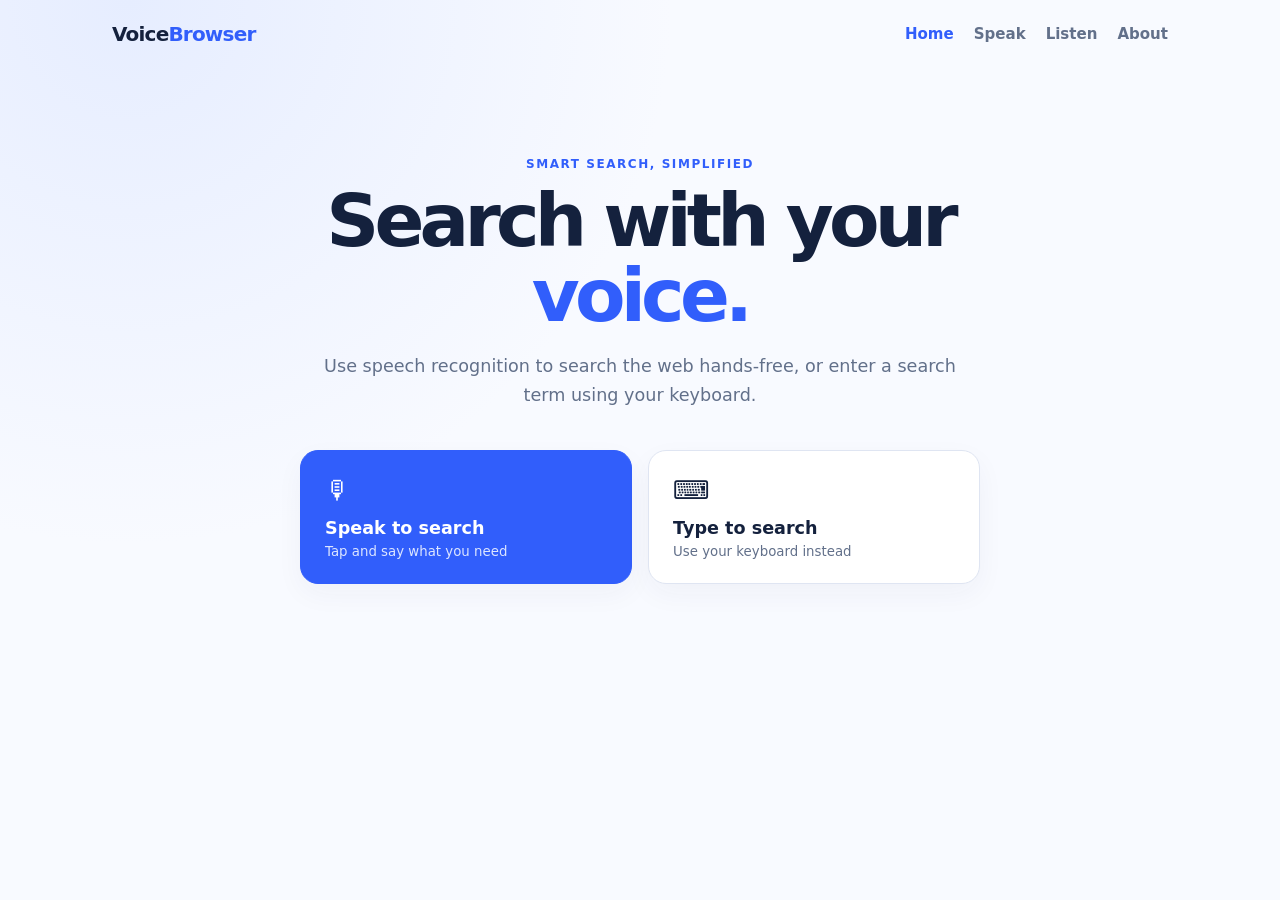
==== index.html @ a7a64753 "Initial voice-enabled smart browser" ====
<!DOCTYPE html>
<html lang="en">
<head>
  <meta charset="UTF-8">
  <meta name="viewport" content="width=device-width, initial-scale=1.0">
  <meta name="description" content="A simple voice-enabled smart browser.">
  <title>Voice Enabled Smart Browser</title>
  <link rel="stylesheet" href="assets/css/style.css">
</head>
<body>
  <header class="site-header">
    <a class="brand" href="index.html">Voice<span>Browser</span></a>
    <nav aria-label="Main navigation">
      <a class="active" href="index.html">Home</a>
      <a href="speak.html">Speak</a>
      <a href="listen.html">Listen</a>
      <a href="about.html">About</a>
    </nav>
  </header>

  <main class="hero">
    <p class="eyebrow">SMART SEARCH, SIMPLIFIED</p>
    <h1>Search with your <span>voice.</span></h1>
    <p class="lead">Use speech recognition to search the web hands-free, or enter a search term using your keyboard.</p>
    <div class="action-grid">
      <a class="action-card primary" href="speaksearch.php">
        <span class="icon" aria-hidden="true">🎙</span>
        <strong>Speak to search</strong>
        <small>Tap and say what you need</small>
      </a>
      <a class="action-card" href="typesearch.php">
        <span class="icon" aria-hidden="true">⌨</span>
        <strong>Type to search</strong>
        <small>Use your keyboard instead</small>
      </a>
    </div>
  </main>

  <script src="assets/js/main.js"></script>
</body>
</html>
---- assets/css/style.css ----
:root { --ink:#14213d; --muted:#62708a; --blue:#315efb; --pale:#edf2ff; --line:#dfe5f2; font-family:Inter, ui-sans-serif, system-ui, -apple-system, BlinkMacSystemFont, "Segoe UI", sans-serif; color:var(--ink); background:#f8faff; }
* { box-sizing:border-box; }
body { min-height:100vh; margin:0; background:radial-gradient(circle at 10% 0, #e6edff, transparent 34rem), #f8faff; }
a { color:inherit; text-decoration:none; }
.site-header { align-items:center; display:flex; justify-content:space-between; margin:auto; max-width:1120px; padding:1.4rem 2rem; }
.brand { font-size:1.25rem; font-weight:800; letter-spacing:-.04em; }.brand span { color:var(--blue); }
nav { display:flex; gap:1.25rem; } nav a { color:var(--muted); font-size:.94rem; font-weight:600; } nav a:hover, nav a.active { color:var(--blue); }
.hero, .page-content { margin:auto; max-width:900px; padding:5.5rem 2rem; }.hero { text-align:center; }.page-content { max-width:850px; }.centered { text-align:center; }
.eyebrow { color:var(--blue); font-size:.75rem; font-weight:800; letter-spacing:.13em; margin:0 0 .75rem; }.hero h1, .page-content h1 { font-size:clamp(2.25rem, 7vw, 4.6rem); letter-spacing:-.065em; line-height:1.02; margin:.25rem 0 1.2rem; }.page-content h1 { font-size:clamp(2rem, 5vw, 3.5rem); }.hero h1 span { color:var(--blue); }
.lead { color:var(--muted); font-size:1.1rem; line-height:1.65; margin:0 auto 2rem; max-width:650px; }.page-content:not(.centered) .lead { margin-left:0; }
.action-grid { display:grid; gap:1rem; grid-template-columns:repeat(2, minmax(0, 1fr)); margin:2.5rem auto 0; max-width:680px; text-align:left; }.action-card { background:#fff; border:1px solid var(--line); border-radius:18px; box-shadow:0 10px 28px #2534590b; display:flex; flex-direction:column; gap:.4rem; padding:1.5rem; transition:.2s ease; }.action-card:hover { border-color:#aebfff; box-shadow:0 14px 32px #315efb1c; transform:translateY(-3px); }.action-card.primary { background:var(--blue); border-color:var(--blue); color:#fff; }.icon { font-size:1.6rem; margin-bottom:.4rem; }.action-card strong { font-size:1.1rem; }.action-card small { color:var(--muted); }.action-card.primary small { color:#dce5ff; }
.button { background:var(--blue); border:1px solid var(--blue); border-radius:9px; color:#fff; cursor:pointer; display:inline-block; font:inherit; font-weight:700; padding:.7rem 1rem; }.button:hover { background:#214ad5; }.button.secondary { background:#fff; color:var(--ink); margin-left:.5rem; }
.search-form { margin:2rem auto; max-width:640px; text-align:left; }.search-form label { display:block; font-weight:700; margin-bottom:.5rem; }.search-form div { display:flex; gap:.6rem; }.search-form input { border:1px solid var(--line); border-radius:9px; font:inherit; min-width:0; padding:.75rem .9rem; flex:1; }.search-form input:focus { border-color:var(--blue); outline:3px solid #315efb22; }
.search-term { color:var(--muted); font-weight:700; }.result-card { background:#fff; border:1px solid var(--line); border-radius:16px; margin:1rem 0 1.5rem; padding:1.7rem; }.result-card h1 { font-size:clamp(1.7rem, 4vw, 2.6rem); }.result-actions { display:flex; gap:.6rem; }
.mic-button { background:var(--blue); border:0; border-radius:50%; box-shadow:0 14px 30px #315efb4d; color:#fff; cursor:pointer; font-size:2.2rem; height:96px; transition:.2s ease; width:96px; }.mic-button:hover, .mic-button.is-listening { transform:scale(1.06); }.mic-button.is-listening { animation:pulse 1.25s infinite; background:#df3c5e; }.mic-button:disabled { cursor:not-allowed; opacity:.55; }.status { color:var(--muted); margin:1.5rem 0 .5rem; }.transcript { font-size:1.1rem; font-weight:700; }.text-link { color:var(--blue); display:inline-block; margin-top:1.5rem; text-decoration:underline; }.info-card { background:#fff; border:1px solid var(--line); border-radius:14px; margin-top:2rem; padding:1.5rem 2rem; }.info-card li { color:var(--muted); line-height:1.7; margin:.5rem 0; }.site-footer { color:var(--muted); font-size:.85rem; padding:2rem; text-align:center; }
@keyframes pulse { 50% { box-shadow:0 0 0 14px #df3c5e22; } }
@media (max-width:620px) { .site-header { align-items:flex-start; flex-direction:column; gap:1rem; padding:1.2rem 1.25rem; } nav { gap:.9rem; }.hero, .page-content { padding:3.5rem 1.25rem; }.action-grid { grid-template-columns:1fr; }.search-form div { flex-direction:column; }.button.secondary { margin-left:.2rem; } }
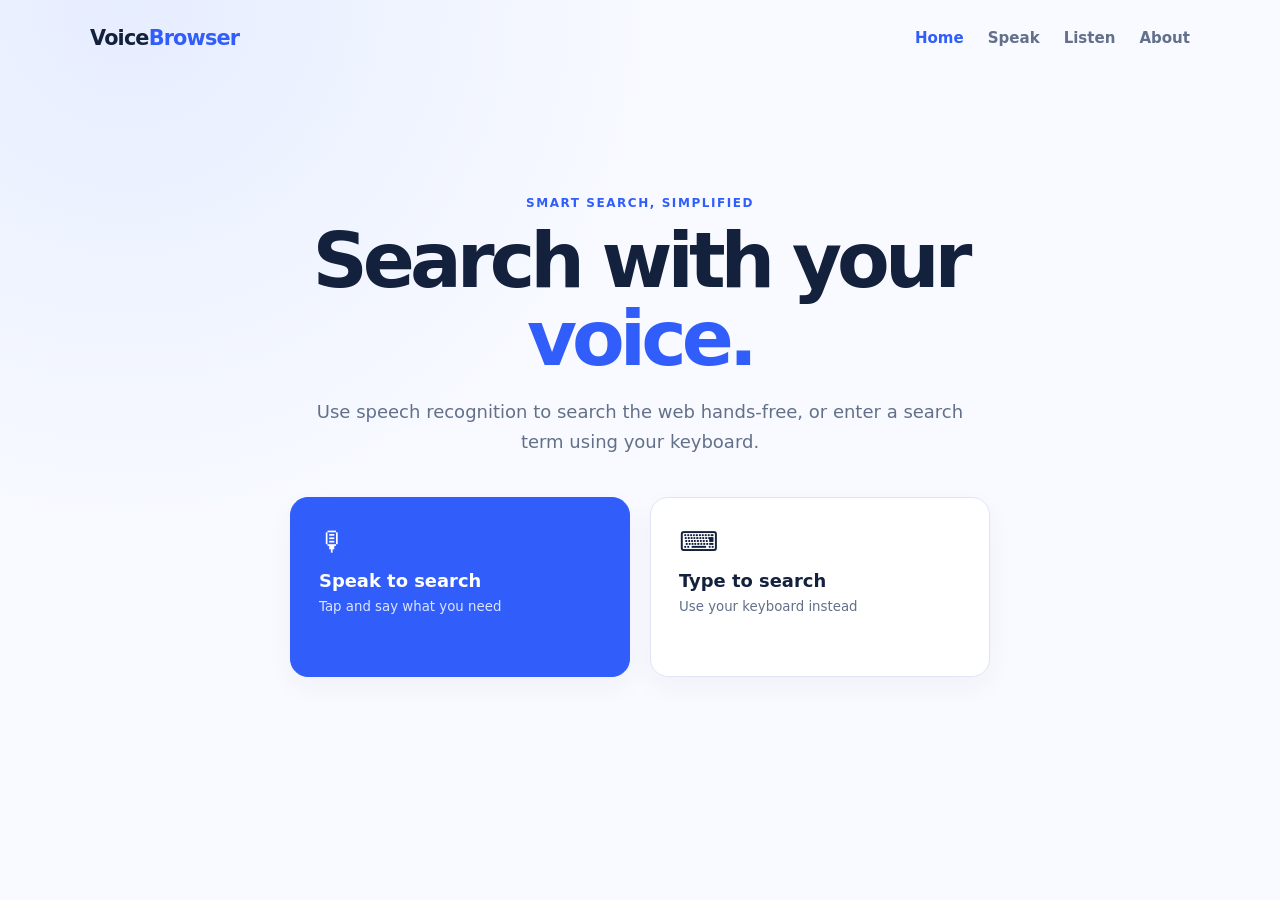
==== commit 1b9cba06: "Add responsive mobile and desktop interface" ====
--- a/index.html
+++ b/index.html
@@ -10,7 +10,8 @@
 <body>
   <header class="site-header">
     <a class="brand" href="index.html">Voice<span>Browser</span></a>
-    <nav aria-label="Main navigation">
+    <button class="menu-toggle" type="button" aria-controls="primary-navigation" aria-expanded="false"><span class="sr-only">Open menu</span><span></span><span></span><span></span></button>
+    <nav id="primary-navigation" class="site-navigation" aria-label="Main navigation">
       <a class="active" href="index.html">Home</a>
       <a href="speak.html">Speak</a>
       <a href="listen.html">Listen</a>
--- a/assets/css/style.css
+++ b/assets/css/style.css
@@ -1,17 +1,10 @@
-:root { --ink:#14213d; --muted:#62708a; --blue:#315efb; --pale:#edf2ff; --line:#dfe5f2; font-family:Inter, ui-sans-serif, system-ui, -apple-system, BlinkMacSystemFont, "Segoe UI", sans-serif; color:var(--ink); background:#f8faff; }
-* { box-sizing:border-box; }
-body { min-height:100vh; margin:0; background:radial-gradient(circle at 10% 0, #e6edff, transparent 34rem), #f8faff; }
-a { color:inherit; text-decoration:none; }
-.site-header { align-items:center; display:flex; justify-content:space-between; margin:auto; max-width:1120px; padding:1.4rem 2rem; }
-.brand { font-size:1.25rem; font-weight:800; letter-spacing:-.04em; }.brand span { color:var(--blue); }
-nav { display:flex; gap:1.25rem; } nav a { color:var(--muted); font-size:.94rem; font-weight:600; } nav a:hover, nav a.active { color:var(--blue); }
-.hero, .page-content { margin:auto; max-width:900px; padding:5.5rem 2rem; }.hero { text-align:center; }.page-content { max-width:850px; }.centered { text-align:center; }
-.eyebrow { color:var(--blue); font-size:.75rem; font-weight:800; letter-spacing:.13em; margin:0 0 .75rem; }.hero h1, .page-content h1 { font-size:clamp(2.25rem, 7vw, 4.6rem); letter-spacing:-.065em; line-height:1.02; margin:.25rem 0 1.2rem; }.page-content h1 { font-size:clamp(2rem, 5vw, 3.5rem); }.hero h1 span { color:var(--blue); }
-.lead { color:var(--muted); font-size:1.1rem; line-height:1.65; margin:0 auto 2rem; max-width:650px; }.page-content:not(.centered) .lead { margin-left:0; }
-.action-grid { display:grid; gap:1rem; grid-template-columns:repeat(2, minmax(0, 1fr)); margin:2.5rem auto 0; max-width:680px; text-align:left; }.action-card { background:#fff; border:1px solid var(--line); border-radius:18px; box-shadow:0 10px 28px #2534590b; display:flex; flex-direction:column; gap:.4rem; padding:1.5rem; transition:.2s ease; }.action-card:hover { border-color:#aebfff; box-shadow:0 14px 32px #315efb1c; transform:translateY(-3px); }.action-card.primary { background:var(--blue); border-color:var(--blue); color:#fff; }.icon { font-size:1.6rem; margin-bottom:.4rem; }.action-card strong { font-size:1.1rem; }.action-card small { color:var(--muted); }.action-card.primary small { color:#dce5ff; }
-.button { background:var(--blue); border:1px solid var(--blue); border-radius:9px; color:#fff; cursor:pointer; display:inline-block; font:inherit; font-weight:700; padding:.7rem 1rem; }.button:hover { background:#214ad5; }.button.secondary { background:#fff; color:var(--ink); margin-left:.5rem; }
-.search-form { margin:2rem auto; max-width:640px; text-align:left; }.search-form label { display:block; font-weight:700; margin-bottom:.5rem; }.search-form div { display:flex; gap:.6rem; }.search-form input { border:1px solid var(--line); border-radius:9px; font:inherit; min-width:0; padding:.75rem .9rem; flex:1; }.search-form input:focus { border-color:var(--blue); outline:3px solid #315efb22; }
-.search-term { color:var(--muted); font-weight:700; }.result-card { background:#fff; border:1px solid var(--line); border-radius:16px; margin:1rem 0 1.5rem; padding:1.7rem; }.result-card h1 { font-size:clamp(1.7rem, 4vw, 2.6rem); }.result-actions { display:flex; gap:.6rem; }
-.mic-button { background:var(--blue); border:0; border-radius:50%; box-shadow:0 14px 30px #315efb4d; color:#fff; cursor:pointer; font-size:2.2rem; height:96px; transition:.2s ease; width:96px; }.mic-button:hover, .mic-button.is-listening { transform:scale(1.06); }.mic-button.is-listening { animation:pulse 1.25s infinite; background:#df3c5e; }.mic-button:disabled { cursor:not-allowed; opacity:.55; }.status { color:var(--muted); margin:1.5rem 0 .5rem; }.transcript { font-size:1.1rem; font-weight:700; }.text-link { color:var(--blue); display:inline-block; margin-top:1.5rem; text-decoration:underline; }.info-card { background:#fff; border:1px solid var(--line); border-radius:14px; margin-top:2rem; padding:1.5rem 2rem; }.info-card li { color:var(--muted); line-height:1.7; margin:.5rem 0; }.site-footer { color:var(--muted); font-size:.85rem; padding:2rem; text-align:center; }
+:root { --ink:#14213d; --muted:#62708a; --blue:#315efb; --line:#dfe5f2; font-family:Inter,ui-sans-serif,system-ui,-apple-system,BlinkMacSystemFont,"Segoe UI",sans-serif; color:var(--ink); background:#f8faff; }
+* { box-sizing:border-box; } html { min-width:320px; } body { min-height:100vh; margin:0; overflow-x:hidden; background:radial-gradient(circle at 10% 0,#e6edff,transparent 34rem),#f8faff; } a { color:inherit; text-decoration:none; } button,input { font:inherit; }.sr-only { clip:rect(0,0,0,0); clip-path:inset(50%); height:1px; overflow:hidden; position:absolute; white-space:nowrap; width:1px; }
+.site-header { align-items:center; display:flex; justify-content:space-between; margin:auto; max-width:1180px; padding:1.35rem clamp(1.25rem,4vw,2.5rem); position:relative; }.brand { font-size:1.3rem; font-weight:800; letter-spacing:-.04em; position:relative; z-index:3; }.brand span { color:var(--blue); }.site-navigation { align-items:center; display:flex; gap:clamp(.9rem,2vw,1.5rem); }.site-navigation a { color:var(--muted); font-size:.94rem; font-weight:650; padding:.45rem 0; }.site-navigation a:hover,.site-navigation a.active { color:var(--blue); }.menu-toggle { display:none; }
+.hero,.page-content { margin:auto; max-width:900px; padding:clamp(4rem,10vw,7.5rem) clamp(1.25rem,4vw,2.5rem); }.hero { min-height:calc(100vh - 80px); text-align:center; }.page-content { max-width:850px; }.centered { text-align:center; }.eyebrow { color:var(--blue); font-size:.75rem; font-weight:800; letter-spacing:.13em; margin:0 0 .75rem; }.hero h1,.page-content h1 { font-size:clamp(2.3rem,7vw,4.8rem); letter-spacing:-.065em; line-height:1.02; margin:.25rem 0 1.2rem; }.page-content h1 { font-size:clamp(2rem,5vw,3.5rem); }.hero h1 span { color:var(--blue); }.lead { color:var(--muted); font-size:clamp(1rem,2.2vw,1.125rem); line-height:1.65; margin:0 auto 2rem; max-width:650px; }.page-content:not(.centered) .lead { margin-left:0; }
+.action-grid { display:grid; gap:clamp(1rem,2vw,1.25rem); grid-template-columns:repeat(2,minmax(0,1fr)); margin:2.5rem auto 0; max-width:700px; text-align:left; }.action-card { background:#fff; border:1px solid var(--line); border-radius:18px; box-shadow:0 10px 28px #2534590b; display:flex; flex-direction:column; gap:.4rem; min-height:180px; padding:clamp(1.25rem,3vw,1.75rem); transition:.2s ease; }.action-card:hover { border-color:#aebfff; box-shadow:0 14px 32px #315efb1c; transform:translateY(-3px); }.action-card.primary { background:var(--blue); border-color:var(--blue); color:#fff; }.icon { font-size:1.7rem; margin-bottom:.4rem; }.action-card strong { font-size:1.12rem; }.action-card small { color:var(--muted); line-height:1.45; }.action-card.primary small { color:#dce5ff; }
+.button { align-items:center; background:var(--blue); border:1px solid var(--blue); border-radius:10px; color:#fff; cursor:pointer; display:inline-flex; font-weight:700; justify-content:center; min-height:44px; padding:.7rem 1rem; }.button:hover { background:#214ad5; }.button.secondary { background:#fff; color:var(--ink); margin-left:.5rem; }.search-form { margin:2rem auto; max-width:640px; text-align:left; }.search-form label { display:block; font-weight:700; margin-bottom:.5rem; }.search-form div { display:flex; gap:.6rem; }.search-form input { border:1px solid var(--line); border-radius:10px; min-height:44px; min-width:0; padding:.75rem .9rem; flex:1; }.search-form input:focus { border-color:var(--blue); outline:3px solid #315efb22; }
+.search-term { color:var(--muted); font-weight:700; }.result-card { background:#fff; border:1px solid var(--line); border-radius:16px; margin:1rem 0 1.5rem; padding:clamp(1.25rem,4vw,2rem); }.result-card h1 { font-size:clamp(1.7rem,4vw,2.6rem); }.result-actions { display:flex; flex-wrap:wrap; gap:.65rem; }.result-actions .secondary { margin-left:0; }.mic-button { background:var(--blue); border:0; border-radius:50%; box-shadow:0 14px 30px #315efb4d; color:#fff; cursor:pointer; font-size:2.2rem; height:clamp(88px,20vw,112px); transition:.2s ease; width:clamp(88px,20vw,112px); }.mic-button:hover,.mic-button.is-listening { transform:scale(1.06); }.mic-button.is-listening { animation:pulse 1.25s infinite; background:#df3c5e; }.mic-button:disabled { cursor:not-allowed; opacity:.55; }.status { color:var(--muted); margin:1.5rem 0 .5rem; }.transcript { font-size:1.1rem; font-weight:700; }.text-link { color:var(--blue); display:inline-block; margin-top:1.5rem; text-decoration:underline; }.info-card { background:#fff; border:1px solid var(--line); border-radius:14px; margin-top:2rem; padding:clamp(1.25rem,4vw,2rem); }.info-card li { color:var(--muted); line-height:1.7; margin:.5rem 0; }.site-footer { color:var(--muted); font-size:.85rem; padding:2rem; text-align:center; }
 @keyframes pulse { 50% { box-shadow:0 0 0 14px #df3c5e22; } }
-@media (max-width:620px) { .site-header { align-items:flex-start; flex-direction:column; gap:1rem; padding:1.2rem 1.25rem; } nav { gap:.9rem; }.hero, .page-content { padding:3.5rem 1.25rem; }.action-grid { grid-template-columns:1fr; }.search-form div { flex-direction:column; }.button.secondary { margin-left:.2rem; } }
+@media (max-width:700px) { .site-header { min-height:68px; }.menu-toggle { align-items:center; background:#fff; border:1px solid var(--line); border-radius:9px; cursor:pointer; display:flex; flex-direction:column; gap:4px; height:42px; justify-content:center; padding:0; position:relative; width:44px; z-index:3; }.menu-toggle span:not(.sr-only) { background:var(--ink); border-radius:2px; display:block; height:2px; width:18px; }.site-navigation { background:#fff; border-bottom:1px solid var(--line); box-shadow:0 12px 24px #14213d12; display:none; flex-direction:column; left:0; padding:1rem 1.25rem 1.25rem; position:absolute; right:0; top:100%; z-index:2; }.site-navigation.is-open { display:flex; }.site-navigation a { font-size:1rem; padding:.7rem 0; width:100%; }.hero { min-height:auto; }.action-grid { grid-template-columns:1fr; max-width:500px; }.action-card { min-height:145px; }.search-form div { flex-direction:column; }.search-form .button { width:100%; }.button.secondary { margin-left:.25rem; } }
+@media (max-width:420px) { .hero,.page-content { padding-left:1rem; padding-right:1rem; }.site-header { padding-left:1rem; padding-right:1rem; }.result-actions { flex-direction:column; }.result-actions .button { width:100%; }.centered .button:not(.secondary) { width:100%; }.centered .button.secondary { margin:.65rem 0 0; width:100%; } }
